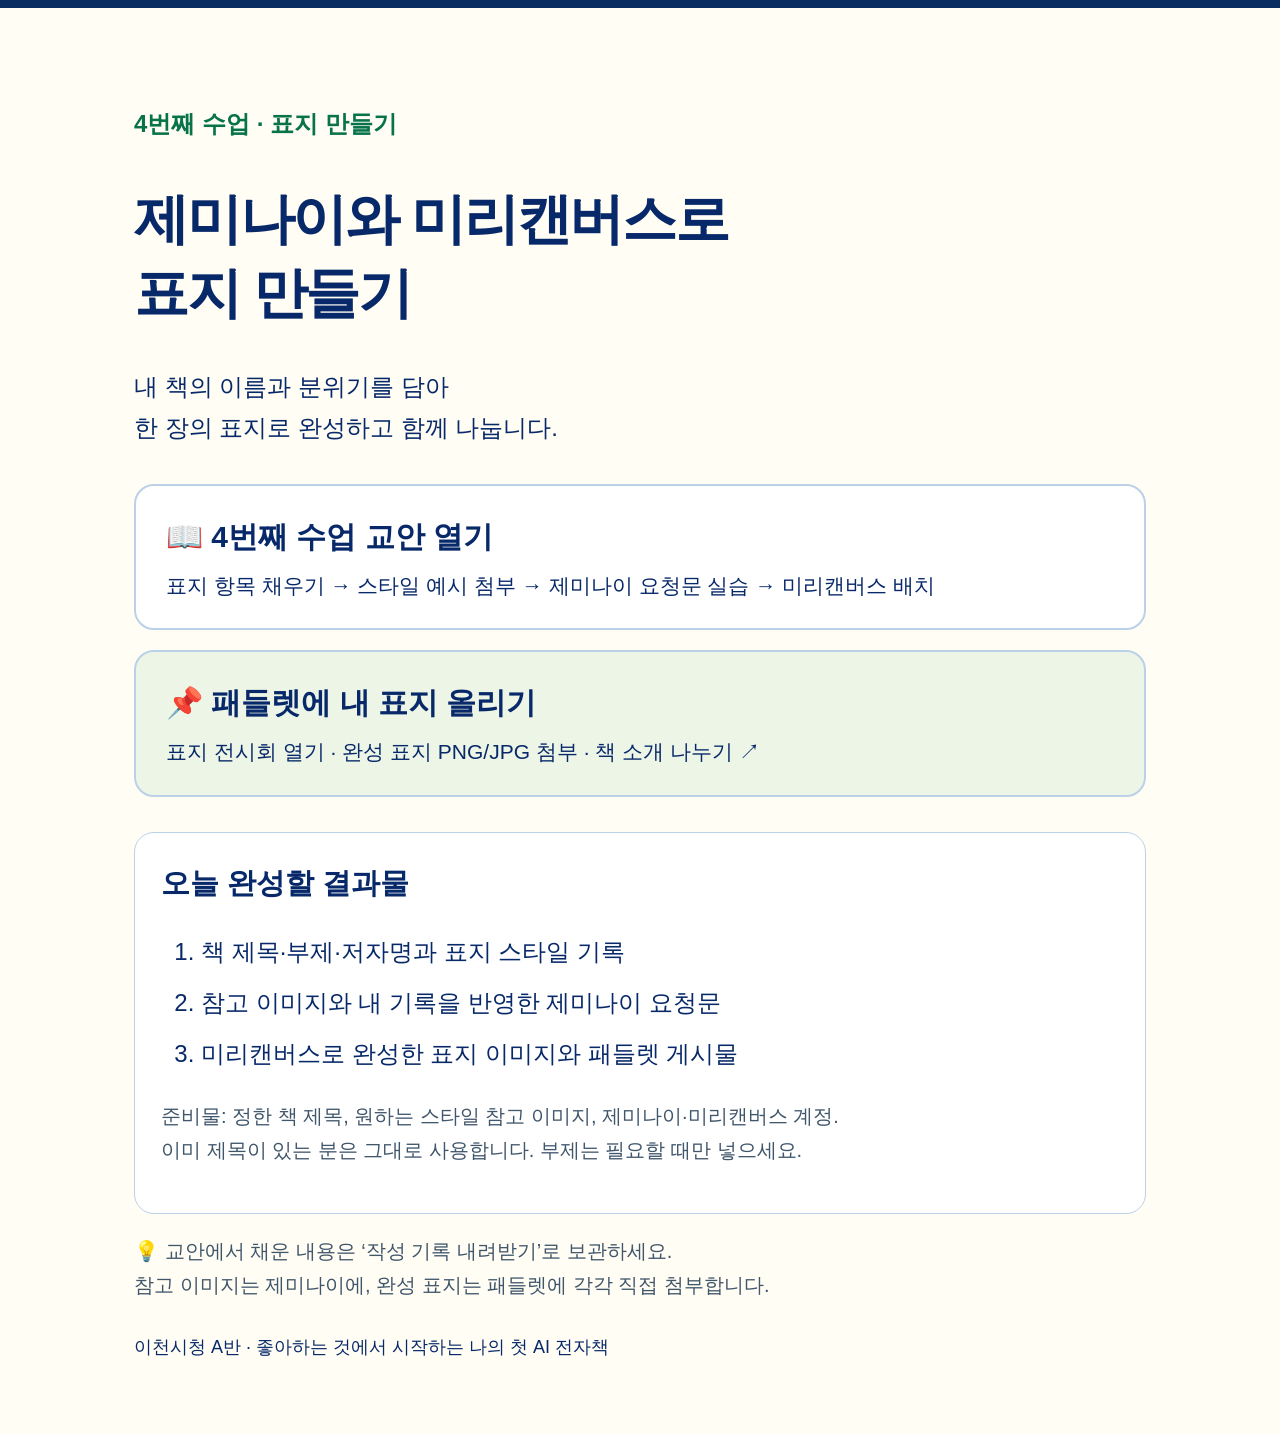
==== week4/index.html @ d243797e "Publish week 4 cover lesson landing page and Padlet link" ====
<!doctype html>
<html lang="ko">
<head>
<meta charset="utf-8">
<meta name="viewport" content="width=device-width,initial-scale=1">
<title>4번째 수업 · 표지 만들기 | 나의 첫 AI 전자책</title>
<style>
*{box-sizing:border-box}body{margin:0;background:#fffdf4;color:#082969;font:24px/1.7 "Malgun Gothic",sans-serif;border-top:8px solid #092d60}main{max-width:1060px;margin:48px auto;padding:24px}h1{font-size:clamp(34px,5vw,55px);line-height:1.35;letter-spacing:-.04em}h2{font-size:29px;margin-top:0}.week{font-weight:800;color:#087349}.buttons{display:grid;gap:20px;margin:35px 0}a.button{display:block;padding:25px 30px;background:#fff;border:2px solid #bbd1e7;border-radius:20px;color:#082969;text-decoration:none;font-weight:800;font-size:30px}a.button:nth-child(2){background:#edf5e7}a.button:hover{border-color:#082969}a:focus-visible{outline:4px solid #d9a72a;outline-offset:4px}.sub{display:block;font-size:21px;font-weight:400;margin-top:6px}.card{padding:26px;border:1px solid #bbd1e7;border-radius:20px;background:white}li{margin:10px 0}.note{font-size:20px;color:#40566b}footer{margin-top:30px;font-size:18px}@media(max-width:600px){body{font-size:21px}main{margin:20px auto;padding:20px}a.button{font-size:25px;padding:22px}.sub{font-size:19px}.card{padding:20px}}
</style>
</head>
<body><main>
<p class="week">4번째 수업 · 표지 만들기</p>
<h1>제미나이와 미리캔버스로<br>표지 만들기</h1>
<p>내 책의 이름과 분위기를 담아<br>한 장의 표지로 완성하고 함께 나눕니다.</p>
<div class="buttons">
<a class="button" href="lesson.html">📖 4번째 수업 교안 열기<span class="sub">표지 항목 채우기 → 스타일 예시 첨부 → 제미나이 요청문 실습 → 미리캔버스 배치</span></a>
<a class="button" href="https://padlet.com/newstarmommy/a-s024pll718or2kdjs0sw" target="_blank" rel="noopener noreferrer">📌 패들렛에 내 표지 올리기<span class="sub">표지 전시회 열기 · 완성 표지 PNG/JPG 첨부 · 책 소개 나누기 ↗</span></a>
</div>
<section class="card"><h2>오늘 완성할 결과물</h2><ol><li>책 제목·부제·저자명과 표지 스타일 기록</li><li>참고 이미지와 내 기록을 반영한 제미나이 요청문</li><li>미리캔버스로 완성한 표지 이미지와 패들렛 게시물</li></ol><p class="note">준비물: 정한 책 제목, 원하는 스타일 참고 이미지, 제미나이·미리캔버스 계정.<br>이미 제목이 있는 분은 그대로 사용합니다. 부제는 필요할 때만 넣으세요.</p></section>
<p class="note">💡 교안에서 채운 내용은 ‘작성 기록 내려받기’로 보관하세요.<br>참고 이미지는 제미나이에, 완성 표지는 패들렛에 각각 직접 첨부합니다.</p>
<footer>이천시청 A반 · 좋아하는 것에서 시작하는 나의 첫 AI 전자책</footer>
</main></body></html>
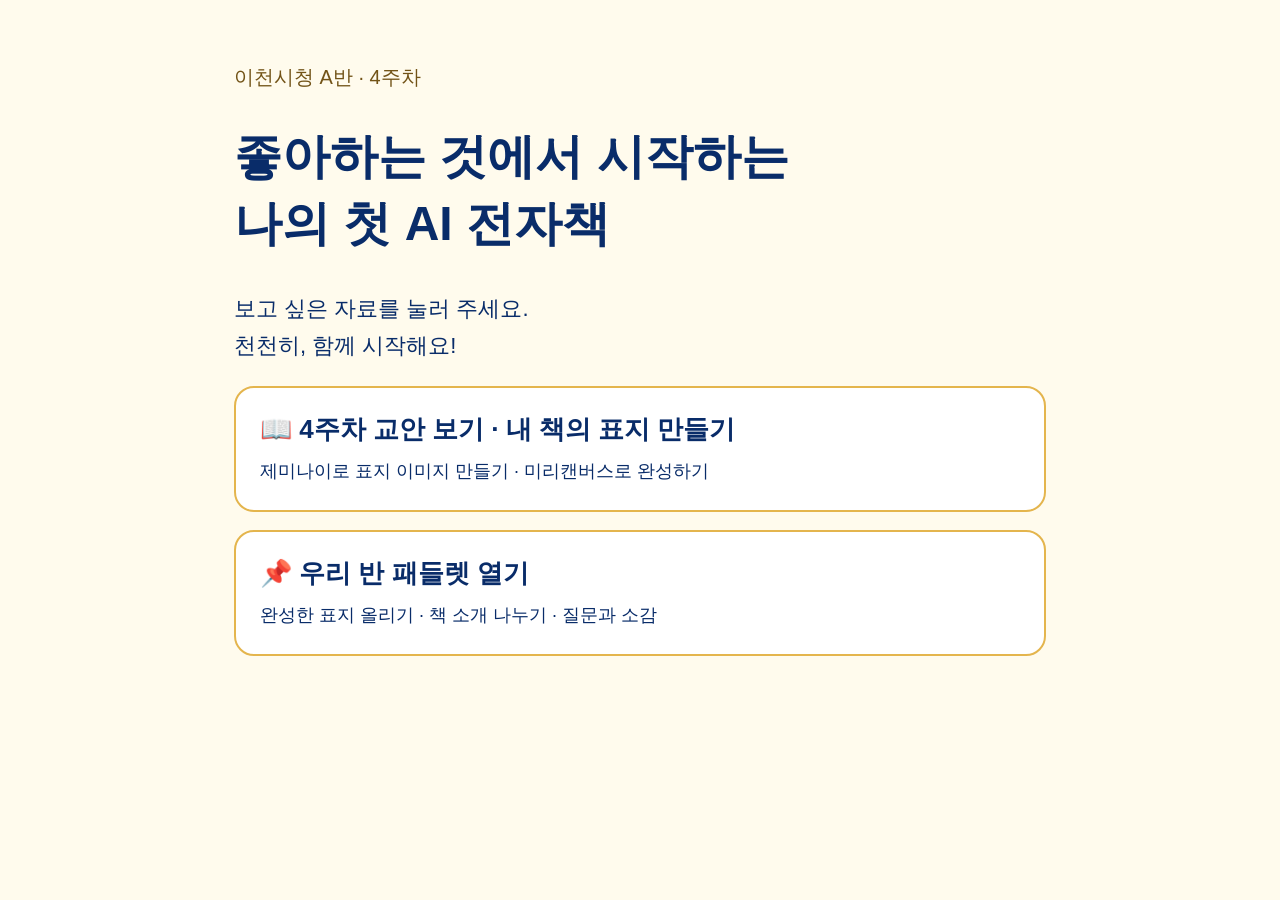
==== commit 531a7cfd: "Style week 4 landing page as classroom portal" ====
--- a/week4/index.html
+++ b/week4/index.html
@@ -1,22 +1,7 @@
 <!doctype html>
-<html lang="ko">
-<head>
-<meta charset="utf-8">
-<meta name="viewport" content="width=device-width,initial-scale=1">
-<title>4번째 수업 · 표지 만들기 | 나의 첫 AI 전자책</title>
-<style>
-*{box-sizing:border-box}body{margin:0;background:#fffdf4;color:#082969;font:24px/1.7 "Malgun Gothic",sans-serif;border-top:8px solid #092d60}main{max-width:1060px;margin:48px auto;padding:24px}h1{font-size:clamp(34px,5vw,55px);line-height:1.35;letter-spacing:-.04em}h2{font-size:29px;margin-top:0}.week{font-weight:800;color:#087349}.buttons{display:grid;gap:20px;margin:35px 0}a.button{display:block;padding:25px 30px;background:#fff;border:2px solid #bbd1e7;border-radius:20px;color:#082969;text-decoration:none;font-weight:800;font-size:30px}a.button:nth-child(2){background:#edf5e7}a.button:hover{border-color:#082969}a:focus-visible{outline:4px solid #d9a72a;outline-offset:4px}.sub{display:block;font-size:21px;font-weight:400;margin-top:6px}.card{padding:26px;border:1px solid #bbd1e7;border-radius:20px;background:white}li{margin:10px 0}.note{font-size:20px;color:#40566b}footer{margin-top:30px;font-size:18px}@media(max-width:600px){body{font-size:21px}main{margin:20px auto;padding:20px}a.button{font-size:25px;padding:22px}.sub{font-size:19px}.card{padding:20px}}
-</style>
-</head>
-<body><main>
-<p class="week">4번째 수업 · 표지 만들기</p>
-<h1>제미나이와 미리캔버스로<br>표지 만들기</h1>
-<p>내 책의 이름과 분위기를 담아<br>한 장의 표지로 완성하고 함께 나눕니다.</p>
-<div class="buttons">
-<a class="button" href="lesson.html">📖 4번째 수업 교안 열기<span class="sub">표지 항목 채우기 → 스타일 예시 첨부 → 제미나이 요청문 실습 → 미리캔버스 배치</span></a>
-<a class="button" href="https://padlet.com/newstarmommy/a-s024pll718or2kdjs0sw" target="_blank" rel="noopener noreferrer">📌 패들렛에 내 표지 올리기<span class="sub">표지 전시회 열기 · 완성 표지 PNG/JPG 첨부 · 책 소개 나누기 ↗</span></a>
-</div>
-<section class="card"><h2>오늘 완성할 결과물</h2><ol><li>책 제목·부제·저자명과 표지 스타일 기록</li><li>참고 이미지와 내 기록을 반영한 제미나이 요청문</li><li>미리캔버스로 완성한 표지 이미지와 패들렛 게시물</li></ol><p class="note">준비물: 정한 책 제목, 원하는 스타일 참고 이미지, 제미나이·미리캔버스 계정.<br>이미 제목이 있는 분은 그대로 사용합니다. 부제는 필요할 때만 넣으세요.</p></section>
-<p class="note">💡 교안에서 채운 내용은 ‘작성 기록 내려받기’로 보관하세요.<br>참고 이미지는 제미나이에, 완성 표지는 패들렛에 각각 직접 첨부합니다.</p>
-<footer>이천시청 A반 · 좋아하는 것에서 시작하는 나의 첫 AI 전자책</footer>
+<html lang="ko"><head><meta charset="utf-8"><meta name="viewport" content="width=device-width,initial-scale=1"><title>이천시청 A반 · 4주차 · 나의 첫 AI 전자책</title>
+<style>*{box-sizing:border-box}body{margin:0;background:#fffbed;color:#092c69;font-family:Arial,'Malgun Gothic',sans-serif}main{max-width:860px;margin:auto;padding:64px 24px}h1{font-size:clamp(30px,5vw,48px);line-height:1.4}p{font-size:22px;line-height:1.7}.menu{display:block;background:white;border:2px solid #e4b54d;border-radius:20px;padding:24px;margin:18px 0;color:#092c69;text-decoration:none;font-size:26px;font-weight:bold}.menu:hover{background:#fff0b7}.menu:focus-visible{outline:4px solid #092c69;outline-offset:4px}small{display:block;font-size:18px;font-weight:normal;margin-top:10px;line-height:1.6}.tag{font-size:20px;color:#725317}@media(max-width:600px){main{padding:32px 20px}.menu{font-size:24px}}</style></head>
+<body><main><div class="tag">이천시청 A반 · 4주차</div><h1>좋아하는 것에서 시작하는<br>나의 첫 AI 전자책</h1><p>보고 싶은 자료를 눌러 주세요.<br>천천히, 함께 시작해요!</p>
+<a class="menu" href="lesson.html" target="_blank" rel="noopener noreferrer">📖 4주차 교안 보기 · 내 책의 표지 만들기<small>제미나이로 표지 이미지 만들기 · 미리캔버스로 완성하기</small></a>
+<a class="menu" href="https://padlet.com/newstarmommy/a-s024pll718or2kdjs0sw" target="_blank" rel="noopener noreferrer">📌 우리 반 패들렛 열기<small>완성한 표지 올리기 · 책 소개 나누기 · 질문과 소감</small></a>
 </main></body></html>
